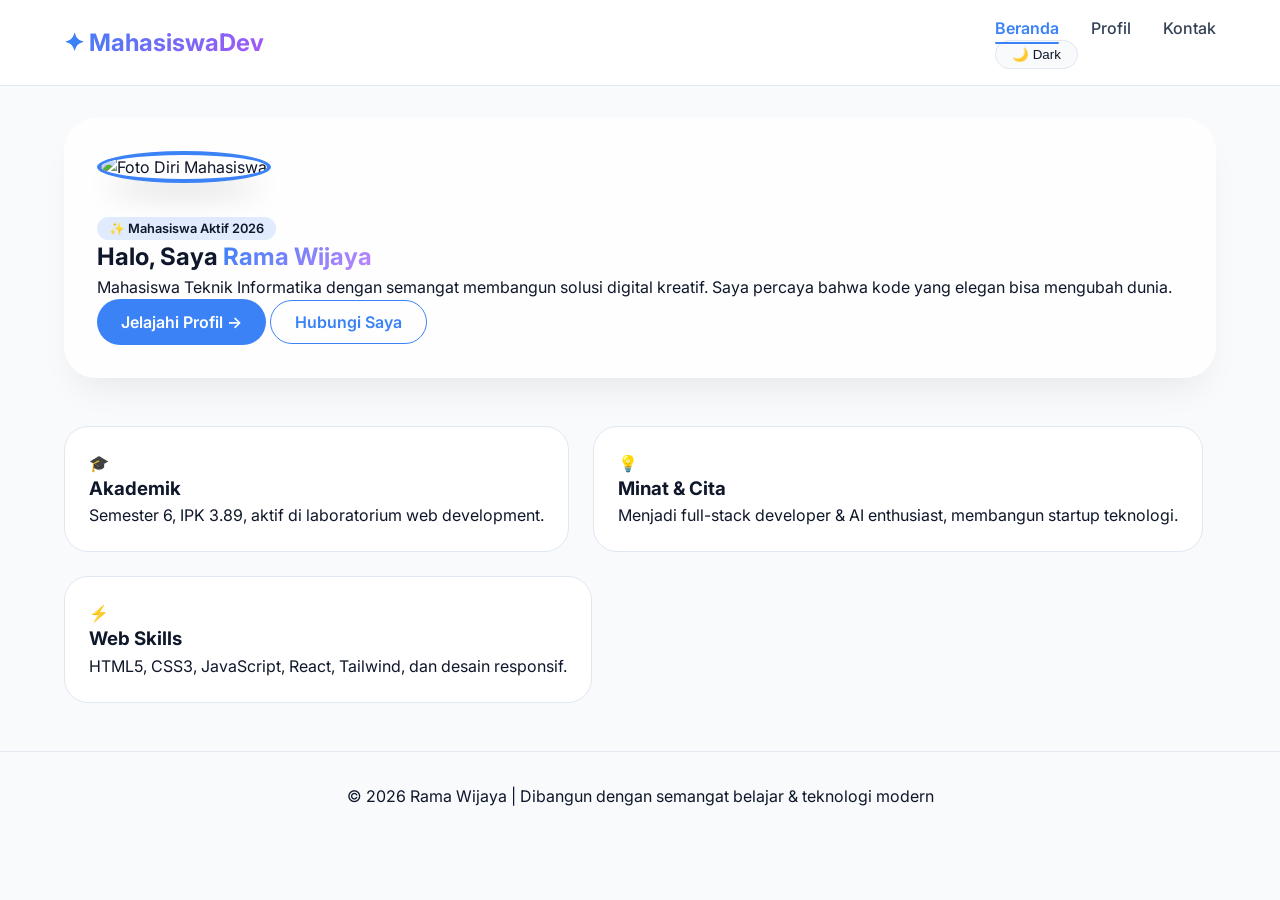
==== index.html @ 696b8a8e "Add files via upload" ====
<!doctype html>
<html lang="id">
  <head>
    <meta charset="UTF-8" />
    <meta
      name="viewport"
      content="width=device-width, initial-scale=1.0, viewport-fit=cover"
    />
    <title>Home | Portfolio Mahasiswa</title>
    <link rel="stylesheet" href="style.css" />
    <script src="script.js" defer></script>
    <!-- Google Fonts untuk tampilan modern -->
    <link
      href="https://fonts.googleapis.com/css2?family=Inter:opsz,wght@14..32,300;14..32,400;14..32,600;14..32,700&display=swap"
      rel="stylesheet"
    />
  </head>
  <body>
    <header>
      <div class="container header-container">
        <div class="logo"><span class="logo-icon">✦</span> MahasiswaDev</div>
        <nav>
          <ul class="nav-links">
            <li><a href="index.html" class="nav-link active">Beranda</a></li>
            <li><a href="profil.html" class="nav-link">Profil</a></li>
            <li><a href="kontak.html" class="nav-link">Kontak</a></li>
          </ul>
          <button
            id="darkModeToggle"
            class="dark-toggle"
            aria-label="Dark mode toggle"
          >
            🌙 Dark
          </button>
        </nav>
      </div>
    </header>

    <main>
      <div class="container">
        <section class="hero glass-card">
          <div class="hero-content">
            <div class="profile-image-wrapper">
              <img
                src="https://randomuser.me/api/portraits/men/32.jpg"
                alt="Foto Diri Mahasiswa"
                class="profile-photo"
              />
              <div class="image-glow"></div>
            </div>
            <div class="hero-text">
              <span class="badge">✨ Mahasiswa Aktif 2026</span>
              <h1>Halo, Saya <span class="gradient-text">Rama Wijaya</span></h1>
              <p>
                Mahasiswa Teknik Informatika dengan semangat membangun solusi
                digital kreatif. Saya percaya bahwa kode yang elegan bisa
                mengubah dunia.
              </p>
              <div class="hero-buttons">
                <a href="profil.html" class="btn-primary">Jelajahi Profil →</a>
                <a href="kontak.html" class="btn-outline">Hubungi Saya</a>
              </div>
            </div>
          </div>
        </section>

        <section class="highlights">
          <div class="card modern-card">
            <div class="card-icon">🎓</div>
            <h3>Akademik</h3>
            <p>Semester 6, IPK 3.89, aktif di laboratorium web development.</p>
          </div>
          <div class="card modern-card">
            <div class="card-icon">💡</div>
            <h3>Minat & Cita</h3>
            <p>
              Menjadi full-stack developer & AI enthusiast, membangun startup
              teknologi.
            </p>
          </div>
          <div class="card modern-card">
            <div class="card-icon">⚡</div>
            <h3>Web Skills</h3>
            <p>
              HTML5, CSS3, JavaScript, React, Tailwind, dan desain responsif.
            </p>
          </div>
        </section>
      </div>
    </main>

    <footer>
      <div class="container">
        <p>
          © 2026 Rama Wijaya | Dibangun dengan semangat belajar & teknologi
          modern
        </p>
      </div>
    </footer>
  </body>
</html>
---- style.css ----
/* Reset & Base */
* {
  margin: 0;
  padding: 0;
  box-sizing: border-box;
  transition:
    background-color 0.3s ease,
    color 0.2s ease,
    border-color 0.2s;
}

:root {
  --bg-primary: #f8fafc;
  --bg-secondary: #ffffff;
  --text-primary: #0f172a;
  --text-secondary: #334155;
  --accent: #3b82f6;
  --accent-glow: rgba(59, 130, 246, 0.3);
  --card-bg: rgba(255, 255, 255, 0.8);
  --border-light: #e2e8f0;
  --shadow: 0 20px 35px -12px rgba(0, 0, 0, 0.08);
}

body.dark {
  --bg-primary: #0f172a;
  --bg-secondary: #1e293b;
  --text-primary: #f1f5f9;
  --text-secondary: #cbd5e1;
  --card-bg: rgba(30, 41, 59, 0.85);
  --border-light: #334155;
  --shadow: 0 20px 35px -12px rgba(0, 0, 0, 0.3);
}

body {
  font-family: "Inter", sans-serif;
  background: var(--bg-primary);
  color: var(--text-primary);
  line-height: 1.5;
}

.container {
  max-width: 1200px;
  margin: 0 auto;
  padding: 0 24px;
}

/* Header & Navbar */
header {
  background: var(--bg-secondary);
  backdrop-filter: blur(10px);
  border-bottom: 1px solid var(--border-light);
  position: sticky;
  top: 0;
  z-index: 100;
}

.header-container {
  display: flex;
  justify-content: space-between;
  align-items: center;
  padding: 1rem 24px;
  flex-wrap: wrap;
}

.logo {
  font-weight: 700;
  font-size: 1.5rem;
  background: linear-gradient(135deg, var(--accent), #a855f7);
  background-clip: text;
  -webkit-background-clip: text;
  color: transparent;
}

.logo-icon {
  background: none;
  color: var(--accent);
}

.nav-links {
  display: flex;
  gap: 2rem;
  list-style: none;
}

.nav-link {
  text-decoration: none;
  font-weight: 500;
  color: var(--text-secondary);
  transition: 0.2s;
  position: relative;
}

.nav-link:hover {
  color: var(--accent);
}

.nav-link.active {
  color: var(--accent);
  font-weight: 600;
}

.nav-link.active::after {
  content: "";
  position: absolute;
  bottom: -6px;
  left: 0;
  width: 100%;
  height: 2px;
  background: var(--accent);
  border-radius: 4px;
}

.dark-toggle {
  background: var(--bg-primary);
  border: 1px solid var(--border-light);
  border-radius: 40px;
  padding: 6px 16px;
  cursor: pointer;
  font-weight: 500;
  color: var(--text-primary);
  transition: 0.2s;
}

.dark-toggle:hover {
  background: var(--accent);
  color: white;
  transform: scale(0.96);
}

/* Glass Card & Modern */
.glass-card {
  background: var(--card-bg);
  backdrop-filter: blur(12px);
  border-radius: 2rem;
  border: 1px solid rgba(255, 255, 255, 0.2);
  box-shadow: var(--shadow);
  padding: 2rem;
}

.modern-card {
  background: var(--bg-secondary);
  border-radius: 1.5rem;
  padding: 1.5rem;
  transition: all 0.3s ease;
  border: 1px solid var(--border-light);
}

.modern-card:hover {
  transform: translateY(-6px);
  box-shadow: 0 20px 30px -12px rgba(0, 0, 0, 0.15);
}

.btn-primary {
  background: var(--accent);
  color: white;
  padding: 0.7rem 1.5rem;
  border-radius: 2rem;
  text-decoration: none;
  font-weight: 600;
  display: inline-block;
  transition: 0.2s;
  border: none;
  cursor: pointer;
}

.btn-primary:hover {
  background: #2563eb;
  transform: scale(1.02);
  box-shadow: 0 8px 20px var(--accent-glow);
}

.btn-outline {
  border: 1.5px solid var(--accent);
  background: transparent;
  color: var(--accent);
  padding: 0.7rem 1.5rem;
  border-radius: 2rem;
  text-decoration: none;
  font-weight: 600;
  transition: 0.2s;
}

.btn-outline:hover {
  background: var(--accent);
  color: white;
}

/* Hero Index */
.hero {
  margin: 2rem 0 3rem;
}

.hero-content {
  display: flex;
  gap: 2rem;
  flex-wrap: wrap;
  align-items: center;
}

.profile-photo {
  width: 180px;
  height: 180px;
  border-radius: 50%;
  object-fit: cover;
  border: 4px solid var(--accent);
  box-shadow: 0 20px 30px -10px rgba(0, 0, 0, 0.2);
}

.gradient-text {
  background: linear-gradient(135deg, var(--accent), #c084fc);
  background-clip: text;
  -webkit-background-clip: text;
  color: transparent;
}

.badge {
  background: rgba(59, 130, 246, 0.15);
  padding: 4px 12px;
  border-radius: 40px;
  font-size: 0.8rem;
  font-weight: 600;
}

.highlights {
  display: flex;
  gap: 1.5rem;
  flex-wrap: wrap;
  margin: 3rem 0;
}

/* Profil Page */
.profile-grid {
  display: grid;
  grid-template-columns: 1fr 1.2fr;
  gap: 2rem;
  margin: 2rem 0;
}

.identity-list li {
  display: flex;
  justify-content: space-between;
  padding: 0.8rem 0;
  border-bottom: 1px solid var(--border-light);
}

.extra-description.hidden {
  display: none;
}

.extra-description.show {
  display: block;
  margin-top: 1rem;
}

.btn-readmore {
  background: none;
  border: none;
  color: var(--accent);
  font-weight: 600;
  cursor: pointer;
  margin-top: 1rem;
  font-size: 0.9rem;
}

.skill-bar {
  background: var(--border-light);
  border-radius: 12px;
  height: 8px;
  margin-top: 6px;
  overflow: hidden;
}

.skill-level {
  background: linear-gradient(90deg, var(--accent), #a855f7);
  height: 100%;
  border-radius: 12px;
}

/* Kontak Form */
.contact-wrapper {
  display: grid;
  grid-template-columns: 2fr 1fr;
  gap: 2rem;
  margin: 3rem 0;
}

.form-group {
  margin-bottom: 1.25rem;
}

label {
  font-weight: 500;
  display: block;
  margin-bottom: 6px;
}

input,
textarea {
  width: 100%;
  padding: 12px 16px;
  background: var(--bg-primary);
  border: 1px solid var(--border-light);
  border-radius: 1rem;
  color: var(--text-primary);
  font-family: inherit;
}

input:focus,
textarea:focus {
  outline: none;
  border-color: var(--accent);
  box-shadow: 0 0 0 3px var(--accent-glow);
}

.error-msg {
  color: #ef4444;
  font-size: 0.75rem;
  margin-top: 4px;
}

.submit-btn {
  width: 100%;
  background: var(--accent);
}

.form-status {
  margin-top: 1rem;
  text-align: center;
}

footer {
  text-align: center;
  padding: 2rem 0;
  border-top: 1px solid var(--border-light);
  margin-top: 3rem;
}

@media (max-width: 768px) {
  .profile-grid,
  .contact-wrapper,
  .hero-content {
    grid-template-columns: 1fr;
    flex-direction: column;
  }
  .nav-links {
    gap: 1rem;
  }
  .header-container {
    flex-direction: column;
    gap: 0.8rem;
  }
}
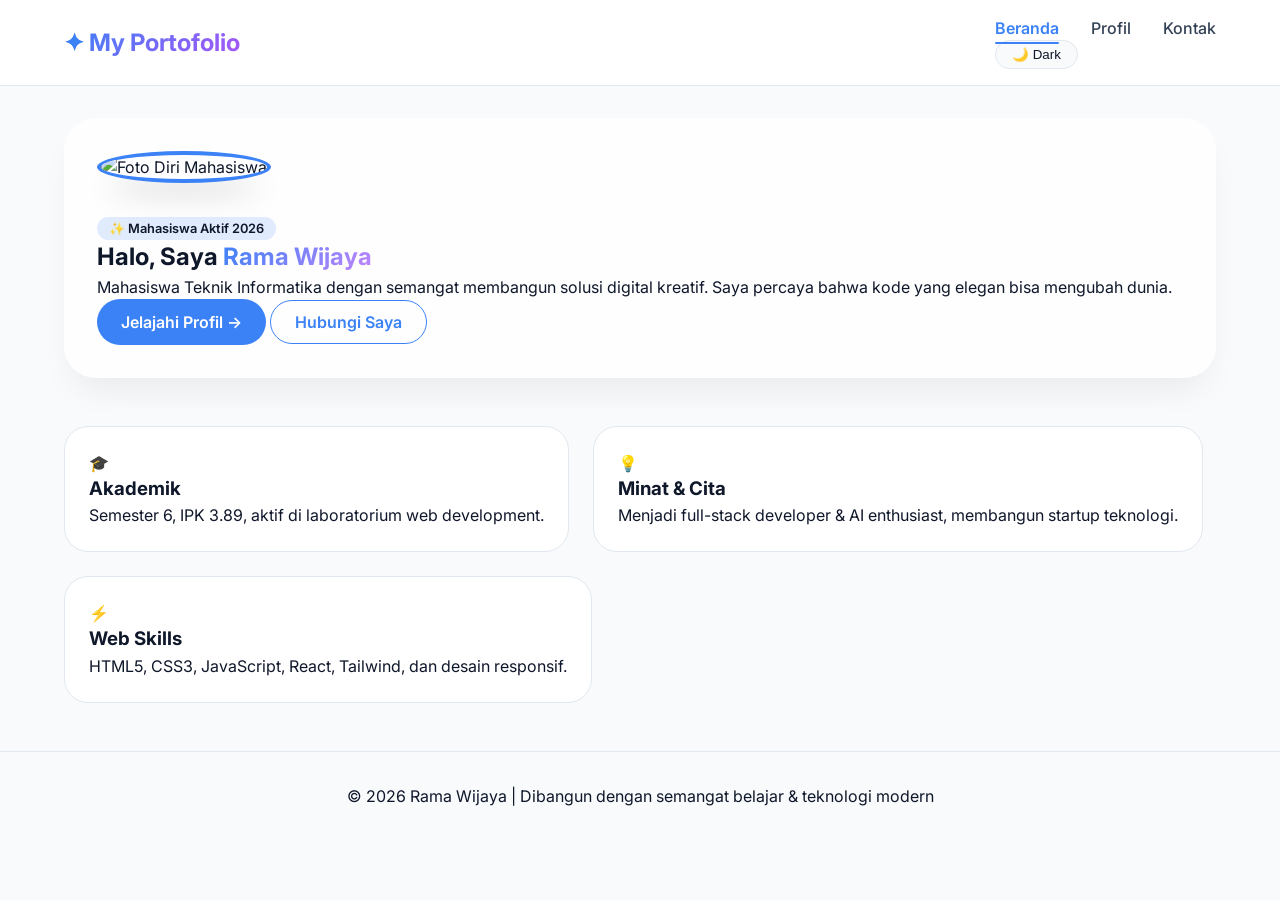
==== commit abbc10c7: "Update index.html" ====
--- a/index.html
+++ b/index.html
@@ -18,7 +18,7 @@
   <body>
     <header>
       <div class="container header-container">
-        <div class="logo"><span class="logo-icon">✦</span> MahasiswaDev</div>
+        <div class="logo"><span class="logo-icon">✦</span> My Portofolio</div>
         <nav>
           <ul class="nav-links">
             <li><a href="index.html" class="nav-link active">Beranda</a></li>
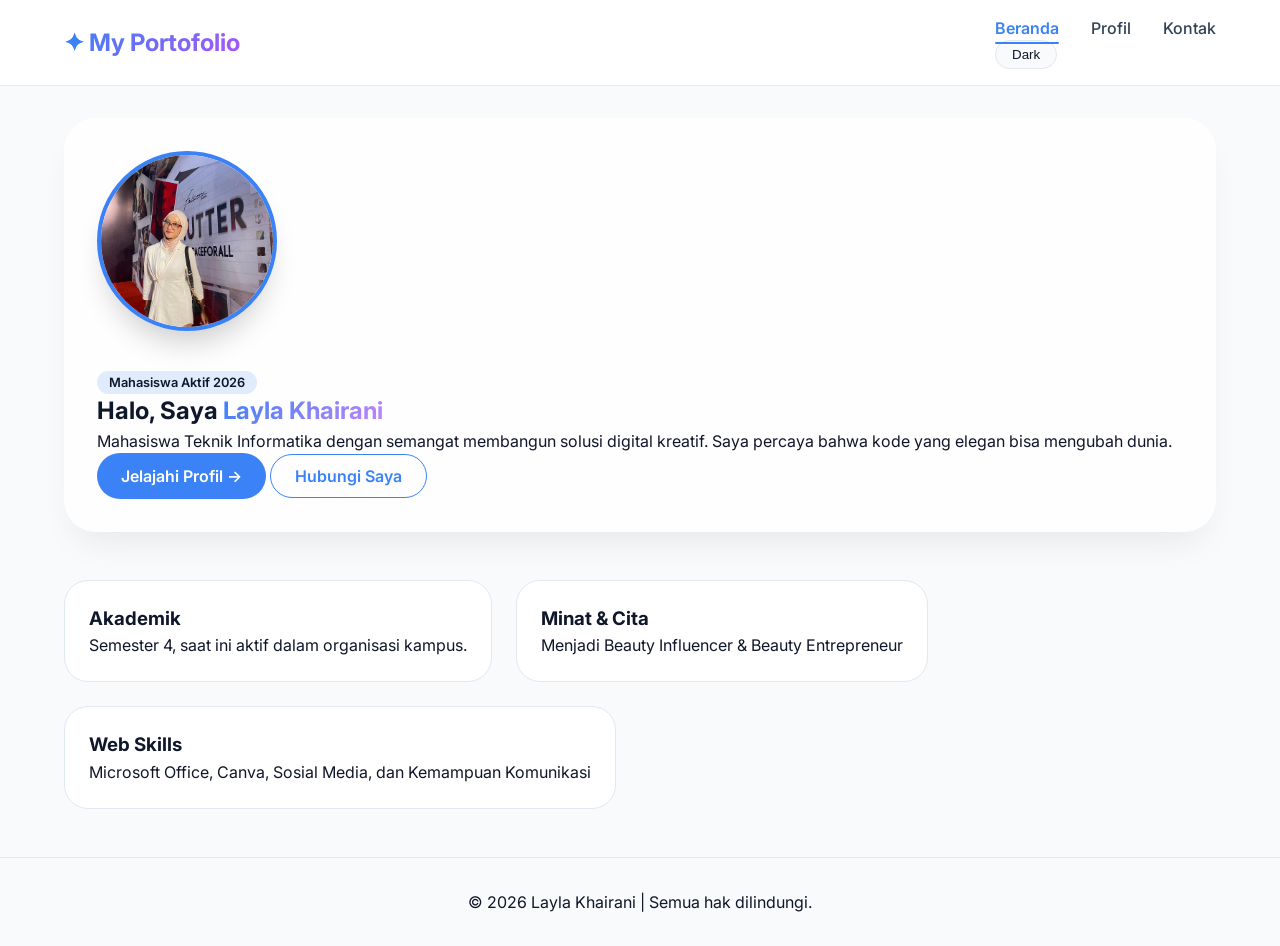
==== commit a4efa3cb: "Update index.html" ====
--- a/index.html
+++ b/index.html
@@ -30,7 +30,7 @@
             class="dark-toggle"
             aria-label="Dark mode toggle"
           >
-            🌙 Dark
+            Dark
           </button>
         </nav>
       </div>
@@ -42,15 +42,17 @@
           <div class="hero-content">
             <div class="profile-image-wrapper">
               <img
-                src="https://randomuser.me/api/portraits/men/32.jpg"
+                src="Ranni.jpeg"
                 alt="Foto Diri Mahasiswa"
                 class="profile-photo"
               />
               <div class="image-glow"></div>
             </div>
             <div class="hero-text">
-              <span class="badge">✨ Mahasiswa Aktif 2026</span>
-              <h1>Halo, Saya <span class="gradient-text">Rama Wijaya</span></h1>
+              <span class="badge">Mahasiswa Aktif 2026</span>
+              <h1>
+                Halo, Saya <span class="gradient-text">Layla Khairani</span>
+              </h1>
               <p>
                 Mahasiswa Teknik Informatika dengan semangat membangun solusi
                 digital kreatif. Saya percaya bahwa kode yang elegan bisa
@@ -66,23 +68,19 @@
 
         <section class="highlights">
           <div class="card modern-card">
-            <div class="card-icon">🎓</div>
             <h3>Akademik</h3>
-            <p>Semester 6, IPK 3.89, aktif di laboratorium web development.</p>
+            <p>Semester 4, saat ini aktif dalam organisasi kampus.</p>
           </div>
           <div class="card modern-card">
-            <div class="card-icon">💡</div>
+            <div class="card-icon"></div>
             <h3>Minat & Cita</h3>
-            <p>
-              Menjadi full-stack developer & AI enthusiast, membangun startup
-              teknologi.
-            </p>
+            <p>Menjadi Beauty Influencer & Beauty Entrepreneur</p>
           </div>
           <div class="card modern-card">
-            <div class="card-icon">⚡</div>
+            <div class="card-icon"></div>
             <h3>Web Skills</h3>
             <p>
-              HTML5, CSS3, JavaScript, React, Tailwind, dan desain responsif.
+              Microsoft Office, Canva, Sosial Media, dan Kemampuan Komunikasi
             </p>
           </div>
         </section>
@@ -91,10 +89,7 @@
 
     <footer>
       <div class="container">
-        <p>
-          © 2026 Rama Wijaya | Dibangun dengan semangat belajar & teknologi
-          modern
-        </p>
+        <p>© 2026 Layla Khairani | Semua hak dilindungi.</p>
       </div>
     </footer>
   </body>
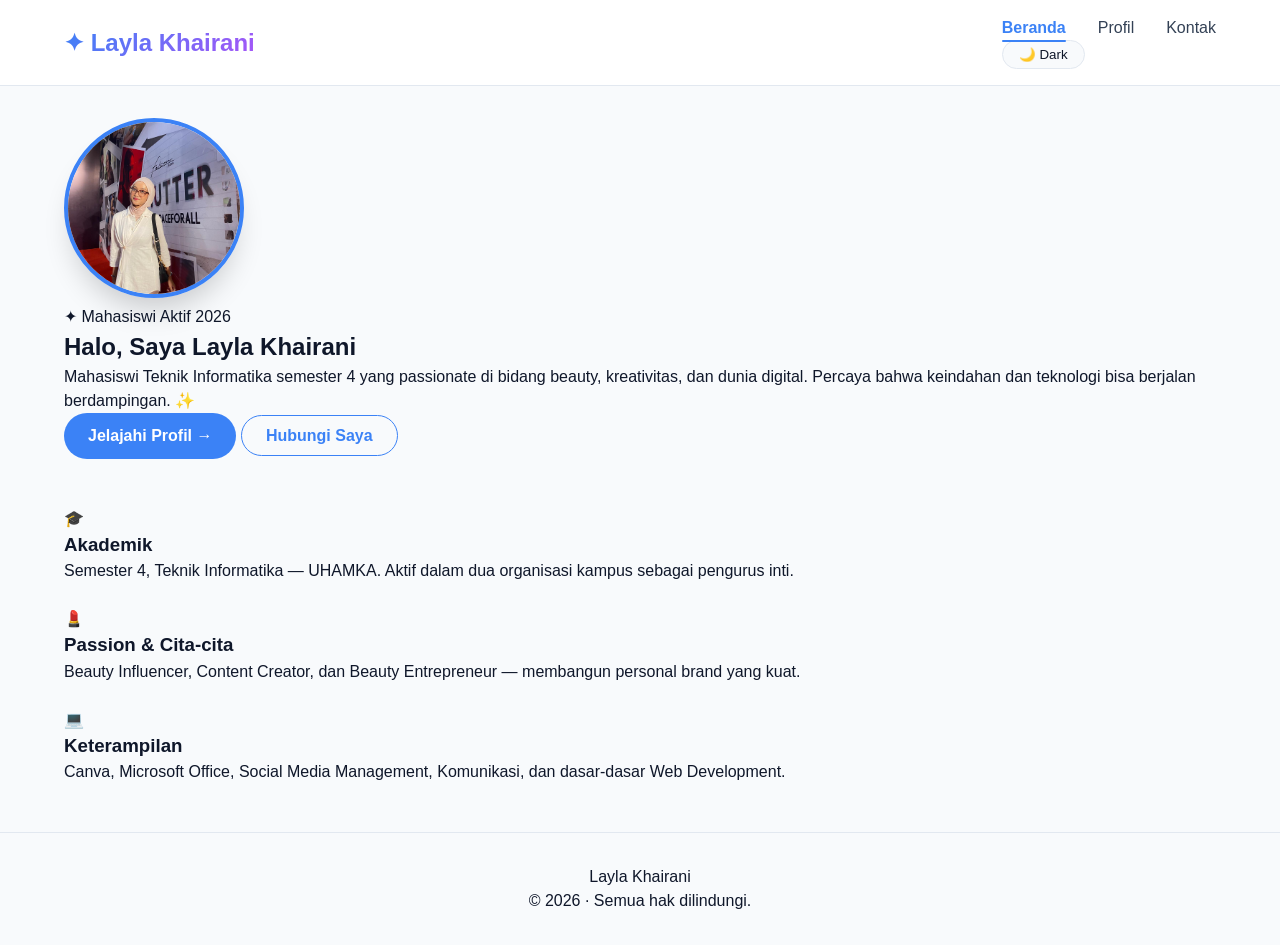
==== commit 2afd708d: "Update index.html" ====
--- a/index.html
+++ b/index.html
@@ -2,95 +2,89 @@
 <html lang="id">
   <head>
     <meta charset="UTF-8" />
-    <meta
-      name="viewport"
-      content="width=device-width, initial-scale=1.0, viewport-fit=cover"
-    />
-    <title>Home | Portfolio Mahasiswa</title>
+    <meta name="viewport" content="width=device-width, initial-scale=1.0" />
+    <title>Beranda | Layla Khairani</title>
     <link rel="stylesheet" href="style.css" />
     <script src="script.js" defer></script>
-    <!-- Google Fonts untuk tampilan modern -->
-    <link
-      href="https://fonts.googleapis.com/css2?family=Inter:opsz,wght@14..32,300;14..32,400;14..32,600;14..32,700&display=swap"
-      rel="stylesheet"
-    />
   </head>
   <body>
+
     <header>
       <div class="container header-container">
-        <div class="logo"><span class="logo-icon">✦</span> My Portofolio</div>
+        <a href="index.html" class="logo">✦ Layla Khairani</a>
         <nav>
           <ul class="nav-links">
             <li><a href="index.html" class="nav-link active">Beranda</a></li>
             <li><a href="profil.html" class="nav-link">Profil</a></li>
             <li><a href="kontak.html" class="nav-link">Kontak</a></li>
           </ul>
-          <button
-            id="darkModeToggle"
-            class="dark-toggle"
-            aria-label="Dark mode toggle"
-          >
-            Dark
-          </button>
+          <button id="darkModeToggle" class="dark-toggle">🌙 Dark</button>
         </nav>
       </div>
     </header>
 
     <main>
       <div class="container">
-        <section class="hero glass-card">
-          <div class="hero-content">
-            <div class="profile-image-wrapper">
-              <img
-                src="Ranni.jpeg"
-                alt="Foto Diri Mahasiswa"
-                class="profile-photo"
-              />
-              <div class="image-glow"></div>
+
+        <section class="hero">
+          <div class="hero-bg-deco"></div>
+          <div class="hero-inner">
+
+            <div class="photo-frame animate animate-d1">
+              <img src="Ranni.jpeg" alt="Foto Layla Khairani" class="profile-photo" />
             </div>
+
             <div class="hero-text">
-              <span class="badge">Mahasiswa Aktif 2026</span>
-              <h1>
-                Halo, Saya <span class="gradient-text">Layla Khairani</span>
+              <div class="hero-eyebrow animate animate-d1">
+                <span>✦</span> Mahasiswi Aktif 2026
+              </div>
+              <h1 class="hero-title animate animate-d2">
+                Halo, Saya
+                <span class="grad-name">Layla Khairani</span>
               </h1>
-              <p>
-                Mahasiswa Teknik Informatika dengan semangat membangun solusi
-                digital kreatif. Saya percaya bahwa kode yang elegan bisa
-                mengubah dunia.
+              <p class="hero-desc animate animate-d3">
+                Mahasiswi Teknik Informatika semester 4 yang passionate di bidang
+                beauty, kreativitas, dan dunia digital. Percaya bahwa keindahan
+                dan teknologi bisa berjalan berdampingan. ✨
               </p>
-              <div class="hero-buttons">
+              <div class="hero-cta animate animate-d4">
                 <a href="profil.html" class="btn-primary">Jelajahi Profil →</a>
                 <a href="kontak.html" class="btn-outline">Hubungi Saya</a>
               </div>
             </div>
+
           </div>
         </section>
 
-        <section class="highlights">
-          <div class="card modern-card">
+        <section class="highlights animate animate-d5">
+          <div class="hi-card">
+            <span class="hi-card-icon">🎓</span>
             <h3>Akademik</h3>
-            <p>Semester 4, saat ini aktif dalam organisasi kampus.</p>
+            <p>Semester 4, Teknik Informatika — UHAMKA. Aktif dalam dua organisasi kampus sebagai pengurus inti.</p>
           </div>
-          <div class="card modern-card">
-            <div class="card-icon"></div>
-            <h3>Minat & Cita</h3>
-            <p>Menjadi Beauty Influencer & Beauty Entrepreneur</p>
+          <div class="hi-card">
+            <span class="hi-card-icon">💄</span>
+            <h3>Passion & Cita-cita</h3>
+            <p>Beauty Influencer, Content Creator, dan Beauty Entrepreneur — membangun personal brand yang kuat.</p>
           </div>
-          <div class="card modern-card">
-            <div class="card-icon"></div>
-            <h3>Web Skills</h3>
-            <p>
-              Microsoft Office, Canva, Sosial Media, dan Kemampuan Komunikasi
-            </p>
+          <div class="hi-card">
+            <span class="hi-card-icon">💻</span>
+            <h3>Keterampilan</h3>
+            <p>Canva, Microsoft Office, Social Media Management, Komunikasi, dan dasar-dasar Web Development.</p>
           </div>
         </section>
+
       </div>
     </main>
 
     <footer>
       <div class="container">
-        <p>© 2026 Layla Khairani | Semua hak dilindungi.</p>
+        <div class="footer-inner">
+          <span class="footer-name">Layla Khairani</span>
+          <p class="footer-copy">© 2026 · Semua hak dilindungi.</p>
+        </div>
       </div>
     </footer>
+
   </body>
 </html>
